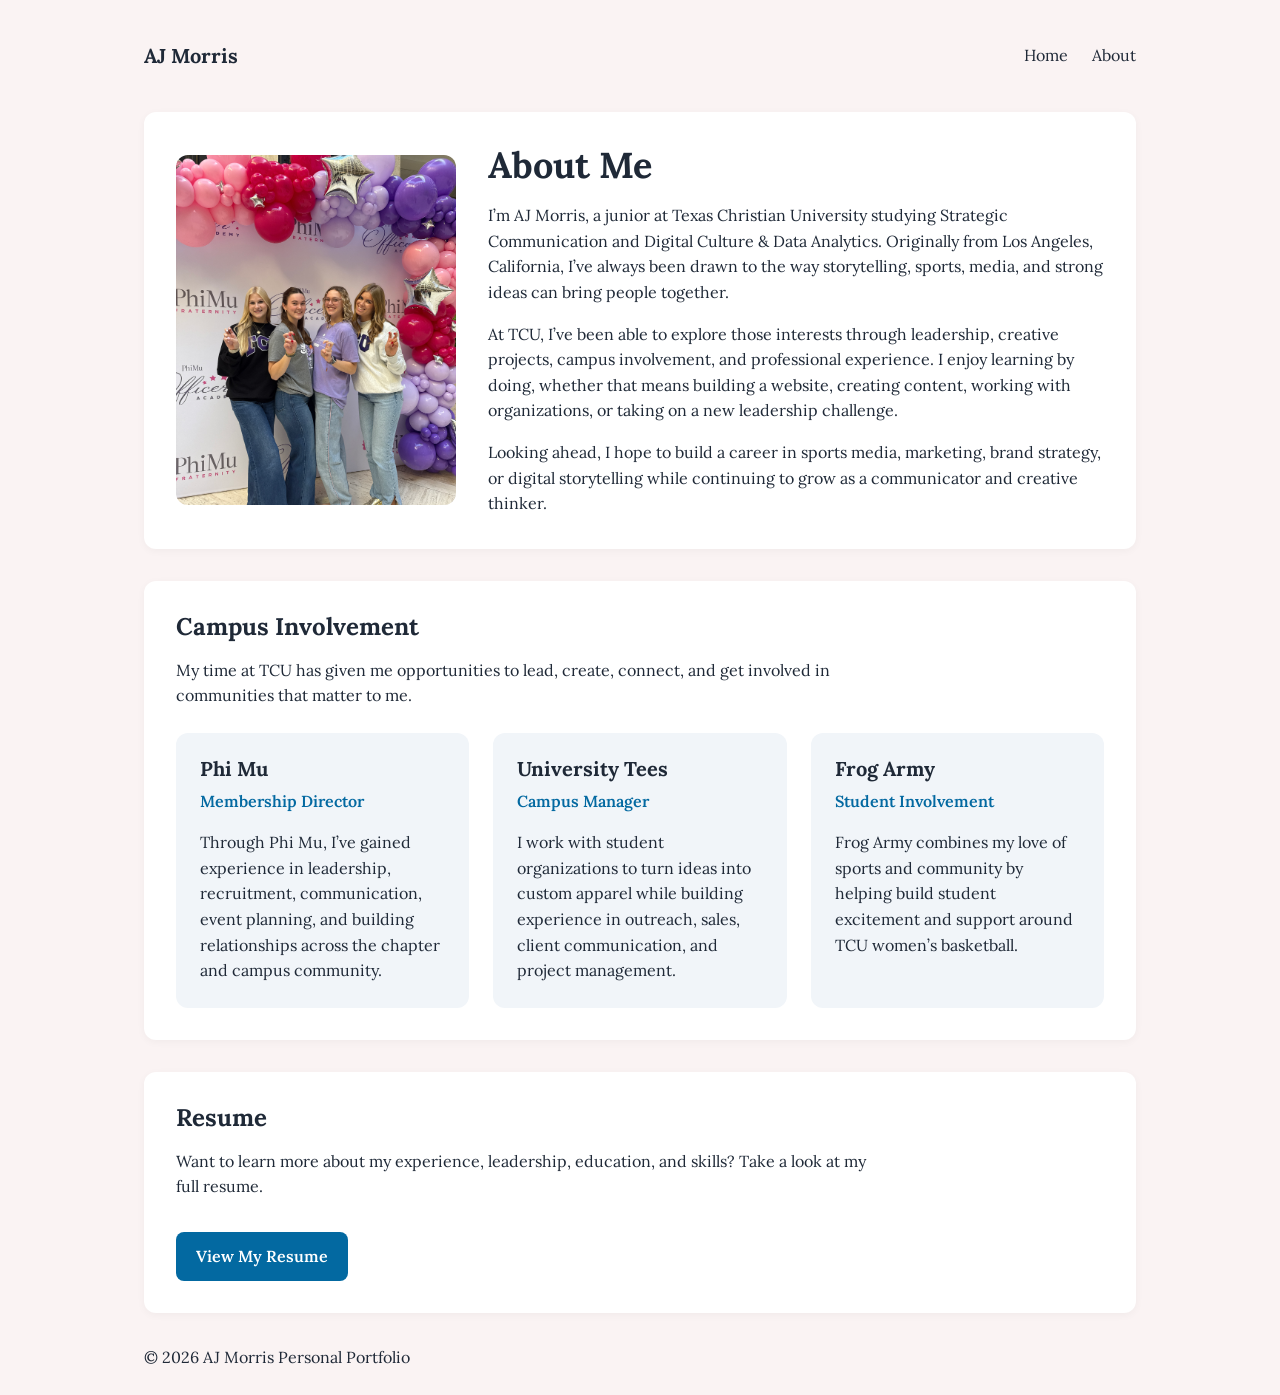
==== about.html @ 558ef038 "css link change" ====
<!DOCTYPE html>
<html lang="en">
<head>
    <meta charset="UTF-8">
    <meta name="viewport" content="width=device-width, initial-scale=1.0">
    <title>About Me</title>
    <link rel="stylesheet" href="css/styles.css?v=2">
</head>
<body>
<nav>
    <div class="nav-container">
        <a href="index.html" class="logo">AJ Morris</a>

        <div class="nav-links">
            <a href="index.html">Home</a>
            <a href="about.html">About</a>
        </div>
    </div>
</nav>

<main>
    <section class="about-overview">
        <div class="about-page-image">
            <img src="images/about-me.jpg" alt="AJ Morris and sisters at a National Phi Mu Fraternity Confrence">
        </div>

        <div class="about-page-text">
            <h1>About Me</h1>

            <p>
                I’m AJ Morris, a junior at Texas Christian University studying
                Strategic Communication and Digital Culture & Data Analytics.
                Originally from Los Angeles, California, I’ve always been drawn
                to the way storytelling, sports, media, and strong ideas can
                bring people together.
            </p>

            <p>
                At TCU, I’ve been able to explore those interests through
                leadership, creative projects, campus involvement, and
                professional experience. I enjoy learning by doing, whether
                that means building a website, creating content, working with
                organizations, or taking on a new leadership challenge.
            </p>

            <p>
                Looking ahead, I hope to build a career in sports media,
                marketing, brand strategy, or digital storytelling while
                continuing to grow as a communicator and creative thinker.
            </p>
        </div>
    </section>

    <section id="involvement">
        <h2>Campus Involvement</h2>

        <p class="section-intro">
            My time at TCU has given me opportunities to lead, create,
            connect, and get involved in communities that matter to me.
        </p>

        <div class="involvement-grid">

            <article class="involvement-card">
                <h3>Phi Mu</h3>
                <p class="role-title">Membership Director</p>
                <p>
                    Through Phi Mu, I’ve gained experience in leadership,
                    recruitment, communication, event planning, and building
                    relationships across the chapter and campus community.
                </p>
            </article>

            <article class="involvement-card">
                <h3>University Tees</h3>
                <p class="role-title">Campus Manager</p>
                <p>
                    I work with student organizations to turn ideas into
                    custom apparel while building experience in outreach,
                    sales, client communication, and project management.
                </p>
            </article>

            <article class="involvement-card">
                <h3>Frog Army</h3>
                <p class="role-title">Student Involvement</p>
                <p>
                    Frog Army combines my love of sports and community by
                    helping build student excitement and support around
                    TCU women’s basketball.
                </p>
            </article>

        </div>
    </section>


    <!-- RESUME -->
    <section id="resume">
        <div class="resume-content">
            <h2>Resume</h2>

            <p>
                Want to learn more about my experience, leadership,
                education, and skills? Take a look at my full resume.
            </p>

            <a href="files/AJ-Morris-Resume.pdf"
               target="_blank"
               class="resume-button">
                View My Resume
            </a>
        </div>
    </section>

</main>

<footer>
    <p>&copy; 2026 AJ Morris Personal Portfolio</p>
</footer>

</body>
</html>
---- css/styles.css ----
@import url('https://fonts.googleapis.com/css2?family=Inter:wght@400;600&family=Lora:wght@400;700&display=swap');
/* ==========================
   1. RESET
   ========================== */
   *,
   *::before, 
   *::after {
     box-sizing: border-box; 
     margin:0;
     padding:0;
   }

   img{
    max-width: 100%;
    height:auto;
    display:block;
   }
   
/* ==========================
   2. DESIGN TOKENS
   ========================== */

   :root {
    /* Colors */
    --color-bg: #faf3f3;
    --color-surface: #ffffff;
    --color-surface-alt: #f1f5f9;
    --color-text: #1f2937;
    --color-muted: #6b7280;
    --color-accent: #0369a1;
    --color-border: #e5e7eb;
    --color-on-accent: #ffffff;

    /* Spacing */
    --space-sm: 0.5rem;
    --space-md: 1rem;
    --space-lg: 1.5rem;
    --space-xl: 2rem;
    --space-button-y: 0.75rem;
    --space-button-x: 1.25rem;

    /* Typography */
    --font-stack: 'Inter', system-ui, -apple-system, sans-serif;
    --font-serif: 'Lora', Georgia, serif;

    --text-base: 1rem;
    --text-h3: 1.25rem;
    --text-h2: 1.5rem;
    --text-h1: 2.25rem;

    --leading-body: 1.6;
    --leading-heading: 1.2;

    /* Borders and shadows */
    --radius-md: 8px;
    --radius-lg: 12px;
    --shadow-sm: 0 2px 4px rgba(0,0,0,0.1);
    --shadow-card: 0 2px 8px rgba(0,0,0,0.04);

    /* Layout */
    --page-width: 64rem;
    --reading-width: 70ch;}


/* ==========================
   3. BASE ELEMENT STYLES
   ========================== */
   body {
    font-family: var(--font-serif);
    /* ...existing Lab 05 declarations... */

    background-color: var(--color-bg);
    color: var(--color-text);
    font-size: var(--text-base);
    line-height: var(--leading-body);}


h1, h2, h3 {
    font-family: var(--font-serif);
    line-height: var(--leading-heading);
}

h1 { font-size: var(--text-h1); line-height: var(--leading-heading); }
h2 { font-size: var(--text-h2); line-height: var(--leading-heading); }
h3 { font-size: var(--text-h3); line-height: var(--leading-heading); }

h1, h2, h3 { margin-bottom: var(--space-sm); }
p { margin-bottom: var(--space-md); }
p:last-child { margin-bottom: 0; }

a { color: var(--color-accent); }
ul { padding-left: var(--space-lg); }

a:focus-visible {
    outline: 2px solid var(--color-accent);
    outline-offset: 2px;
}

/* ==========================
   4. LAYOUT
   Breakpoints used in this file:
     768px  — tablet and larger
   (CSS variables cannot be used inside @media conditions,
    so breakpoints are documented here instead of tokenized.)
   ========================== */ 
   header {
    display: flex;
    align-items: center;
    gap: var(--space-lg);
    padding: var(--space-lg);
    background-color: var(--color-surface-alt);
    margin-bottom: var(--space-lg);
    flex-wrap: wrap;
}
.about {
    display: flex;
    flex-wrap: wrap;
    align-items: center;
    gap: var(--space-lg);
}
.about-image {
    flex: 0 0 240px;
}

.about-image img {
    width: 240px;
    height: 300px;
    object-fit: cover;
    object-position: center;
    border-radius: var(--radius-lg);
}

.about-text {
    flex: 1;
    min-width: 16rem;
    max-width: var(--reading-width);
}
.header-text { flex: 1; min-width: 16rem; }
.header-pic {
    flex: 1;
    background-color: var(--color-surface);
    min-height: 18rem;
    border-radius: var(--radius-md);
    display: flex;
    align-items: center;
    justify-content: center;
    color: var(--color-muted);
     min-width: 16rem;
}
nav {
    padding: var(--space-md) 0;
    margin-bottom: var(--space-lg);
}

.nav-container {
    display: flex;
    justify-content: space-between;
    align-items: center;
    width: 100%;
}

.logo {
    font-family: var(--font-serif);
    font-size: var(--text-h3);
    font-weight: 700;
    color: var(--color-text);
    text-decoration: none;
}

.nav-links {
    display: flex;
    gap: var(--space-lg);
    align-items: center;
}

nav a {
    color: var(--color-text);
    text-decoration: none;
}

nav a:hover {
    color: var(--color-accent);
}

main section {
    background-color: var(--color-surface);
    padding: var(--space-xl);
    margin-bottom: var(--space-xl);
   border-radius: var(--radius-lg);
    box-shadow: var(--shadow-card);
}

main section h2 {
    margin-bottom: var(--space-md);
}
#resources {
    background-color: var(--color-surface);
    padding: var(--space-xl);
    margin-bottom: var(--space-xl);
    border-radius: var(--radius-lg);
    box-shadow: var(--shadow-card);
}
   body {
    max-width: var(--page-width);
    margin: 0 auto;
    padding: var(--space-lg) var(--space-md);
}
.skills-grid {
    list-style: none;
    padding-left: 0;
    display: grid;
    grid-template-columns: 1fr;
    gap: var(--space-md);
}
.skill-card {
    padding: var(--space-md);
    background-color: var(--color-surface-alt);
    border-radius: var(--radius-md);
}
.project-list {
    list-style: none;
    padding-left: 0;
    display: grid;
    grid-template-columns: 1fr;
    gap: var(--space-lg);
}
@media (min-width: 768px) {
    .project-list { grid-template-columns: 1fr 1fr; }
    .project-card.featured { grid-column: span 2; }
}
.project-card {
    padding: var(--space-lg);
    background-color: var(--color-surface-alt);
    border: none;
    border-radius: var(--radius-md);
    box-shadow: none;
}

/* About Page */

.about-overview {
    display: flex;
    align-items: center;
   gap: var(--space-xl);
    flex-wrap: wrap;
}

.about-page-image {
    flex: 0 0 280px;
}

.about-page-image img {
    width: 280px;
    height: 350px;
    object-fit: cover;
    border-radius: var(--radius-lg);
}

.about-page-text {
    flex: 1;
    min-width: 250px;
}

.about-page-text h1 {
    margin-bottom: var(--space-md);
}

/* Campus Involvement */

.section-intro {
    max-width: var(--reading-width);
    margin-bottom: var(--space-lg);
}

.involvement-grid {
    display: grid;
    grid-template-columns: 1fr;
    gap: var(--space-lg);
}


.involvement-card {
    background-color: var(--color-surface-alt);
    padding: var(--space-lg);
    border-radius: var(--radius-lg);
}

.involvement-card h3 {
    margin-bottom: var(--space-sm);
}

.role-title {
    font-weight: 600;
    color: var(--color-accent);
}


/* Resume */

.resume-content {
    max-width: var(--reading-width);
}

.resume-button {
    display: inline-block;
    margin-top: var(--space-md);
    padding: var(--space-button-y) var(--space-button-x);

    background-color: var(--color-accent);
    color: var(--color-on-accent);

    text-decoration: none;
    border-radius: 8px;

    font-weight: 600;
}

.resume-button:hover {
    opacity: 0.85;
}

/* Featured Work */

.featured-work-grid {
    display: grid;
    grid-template-columns: 1fr;
    gap: var(--space-md);
}

.featured-work-card {
    padding: var(--space-md);
    background-color: var(--color-surface-alt);
    border-radius: var(--radius-md);

    display: flex;
    flex-direction: column;
}

.featured-work-card h3 {
    font-size: var(--text-h3);
    margin-bottom: var(--space-sm);
}

.featured-work-card p {
    font-size: var(--text-base);
    line-height: var(--leading-body);
    margin-bottom: var(--space-md);
}

.work-link {
    margin-top: auto;
    font-size: var(--text-base);
    font-weight: 600;
    text-decoration: none;
}

.work-link:hover {
    text-decoration: underline;
}
@media (min-width: 768px) {

    .skills-grid {
        grid-template-columns: repeat(3, 1fr);
    }

    .involvement-grid {
        grid-template-columns: repeat(3, 1fr);
    }

    .featured-work-grid {
        grid-template-columns: repeat(3, 1fr);
    }
}
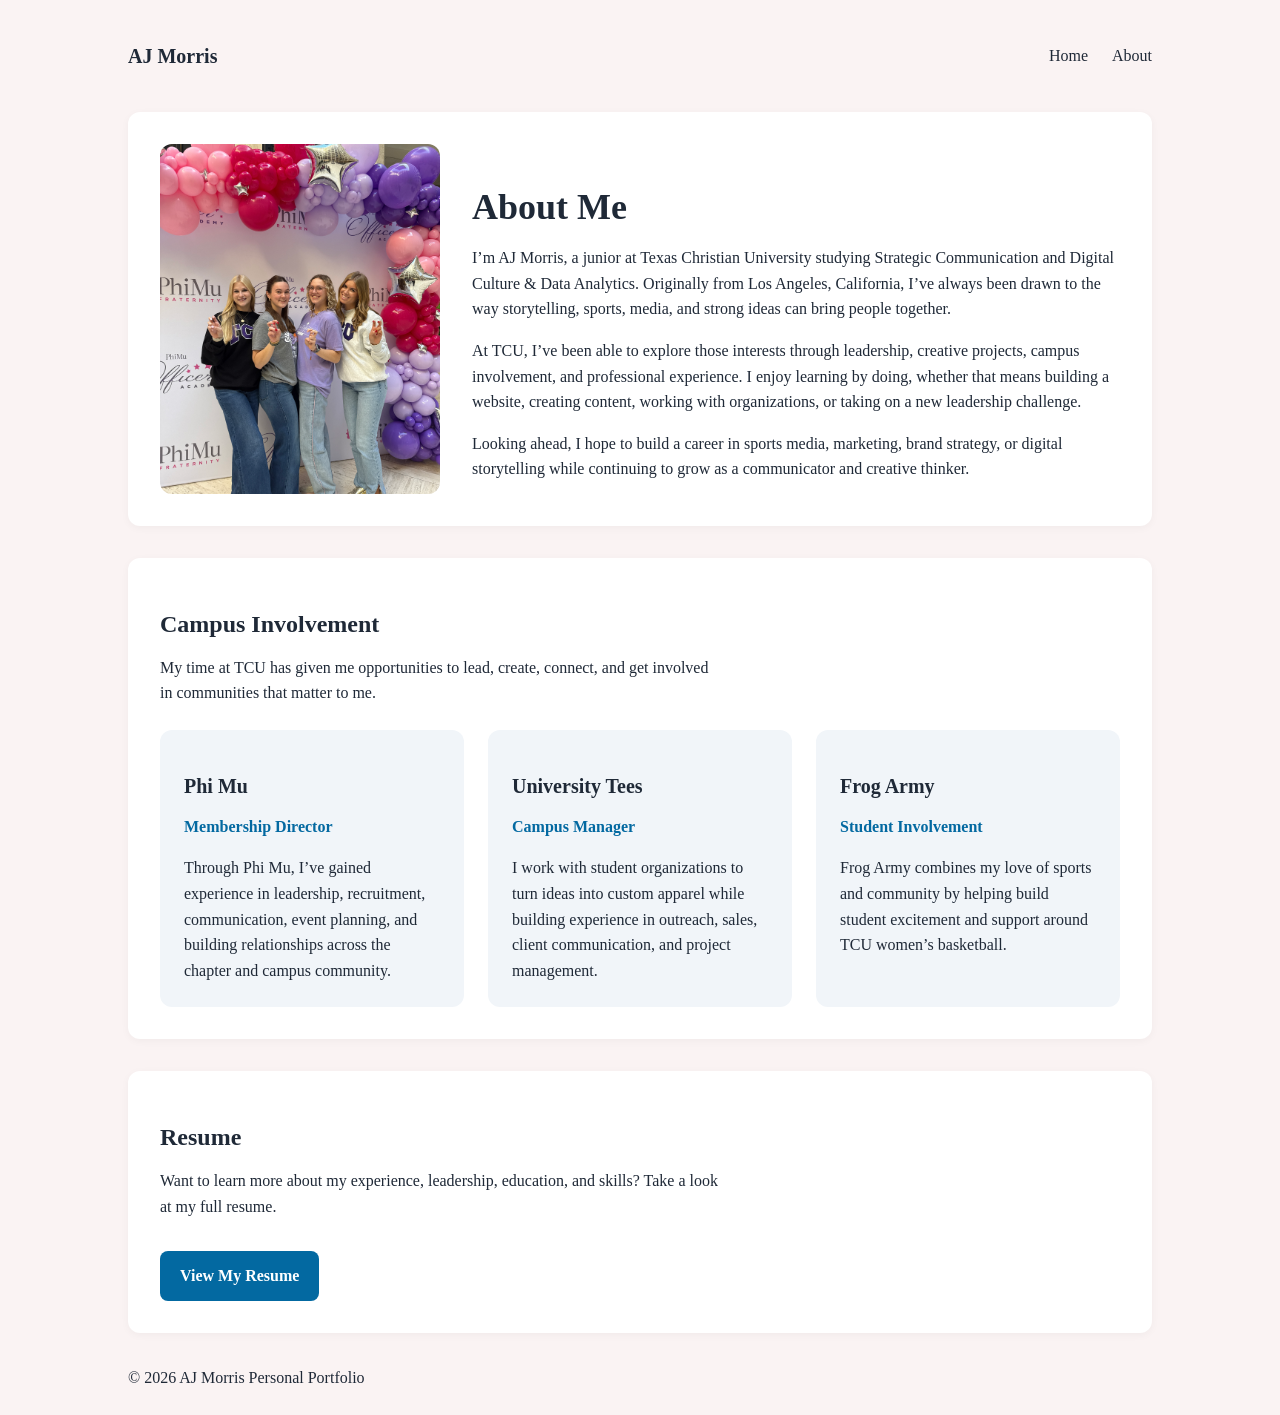
==== commit a4afa942: "FINAL COMMIT looked over a few typos and css changes" ====
--- a/about.html
+++ b/about.html
@@ -4,7 +4,7 @@
     <meta charset="UTF-8">
     <meta name="viewport" content="width=device-width, initial-scale=1.0">
     <title>About Me</title>
-    <link rel="stylesheet" href="css/styles.css?v=2">
+    <link rel="stylesheet" href="css/styles.css">
 </head>
 <body>
 <nav>
@@ -21,7 +21,7 @@
 <main>
     <section class="about-overview">
         <div class="about-page-image">
-            <img src="images/about-me.jpg" alt="AJ Morris and sisters at a National Phi Mu Fraternity Confrence">
+            <img src="images/about-me.jpg" alt="AJ Morris and sisters at a National Phi Mu Fraternity Conference">
         </div>
 
         <div class="about-page-text">
@@ -95,7 +95,6 @@
     </section>
 
 
-    <!-- RESUME -->
     <section id="resume">
         <div class="resume-content">
             <h2>Resume</h2>
@@ -105,11 +104,7 @@
                 education, and skills? Take a look at my full resume.
             </p>
 
-            <a href="files/AJ-Morris-Resume.pdf"
-               target="_blank"
-               class="resume-button">
-                View My Resume
-            </a>
+            <a href="files/AJ-Morris-Resume.pdf" target="_blank" rel="noopener" class="resume-button"> View My Resume</a>
         </div>
     </section>
 
--- a/css/styles.css
+++ b/css/styles.css
@@ -1,4 +1,4 @@
-@import url('https://fonts.googleapis.com/css2?family=Inter:wght@400;600&family=Lora:wght@400;700&display=swap');
+<link> url('https://fonts.googleapis.com/css2?family=Inter:wght@400;600&family=Lora:wght@400;700&display=swap')<link> ;
 /* ==========================
    1. RESET
    ========================== */
@@ -119,14 +119,13 @@
     gap: var(--space-lg);
 }
 .about-image {
-    flex: 0 0 240px;
+    flex: 0 0 150px;
 }
 
 .about-image img {
-    width: 240px;
-    height: 300px;
+    width: 150px;
+    height: 190px;
     object-fit: cover;
-    object-position: center;
     border-radius: var(--radius-lg);
 }
 
@@ -186,7 +185,7 @@
     background-color: var(--color-surface);
     padding: var(--space-xl);
     margin-bottom: var(--space-xl);
-   border-radius: var(--radius-lg);
+    border-radius: var(--radius-lg);
     box-shadow: var(--shadow-card);
 }
 
@@ -278,7 +277,6 @@
     gap: var(--space-lg);
 }
 
-
 .involvement-card {
     background-color: var(--color-surface-alt);
     padding: var(--space-lg);
@@ -293,7 +291,6 @@
     font-weight: 600;
     color: var(--color-accent);
 }
-
 
 /* Resume */
 
@@ -357,6 +354,7 @@
 .work-link:hover {
     text-decoration: underline;
 }
+
 @media (min-width: 768px) {
 
     .skills-grid {
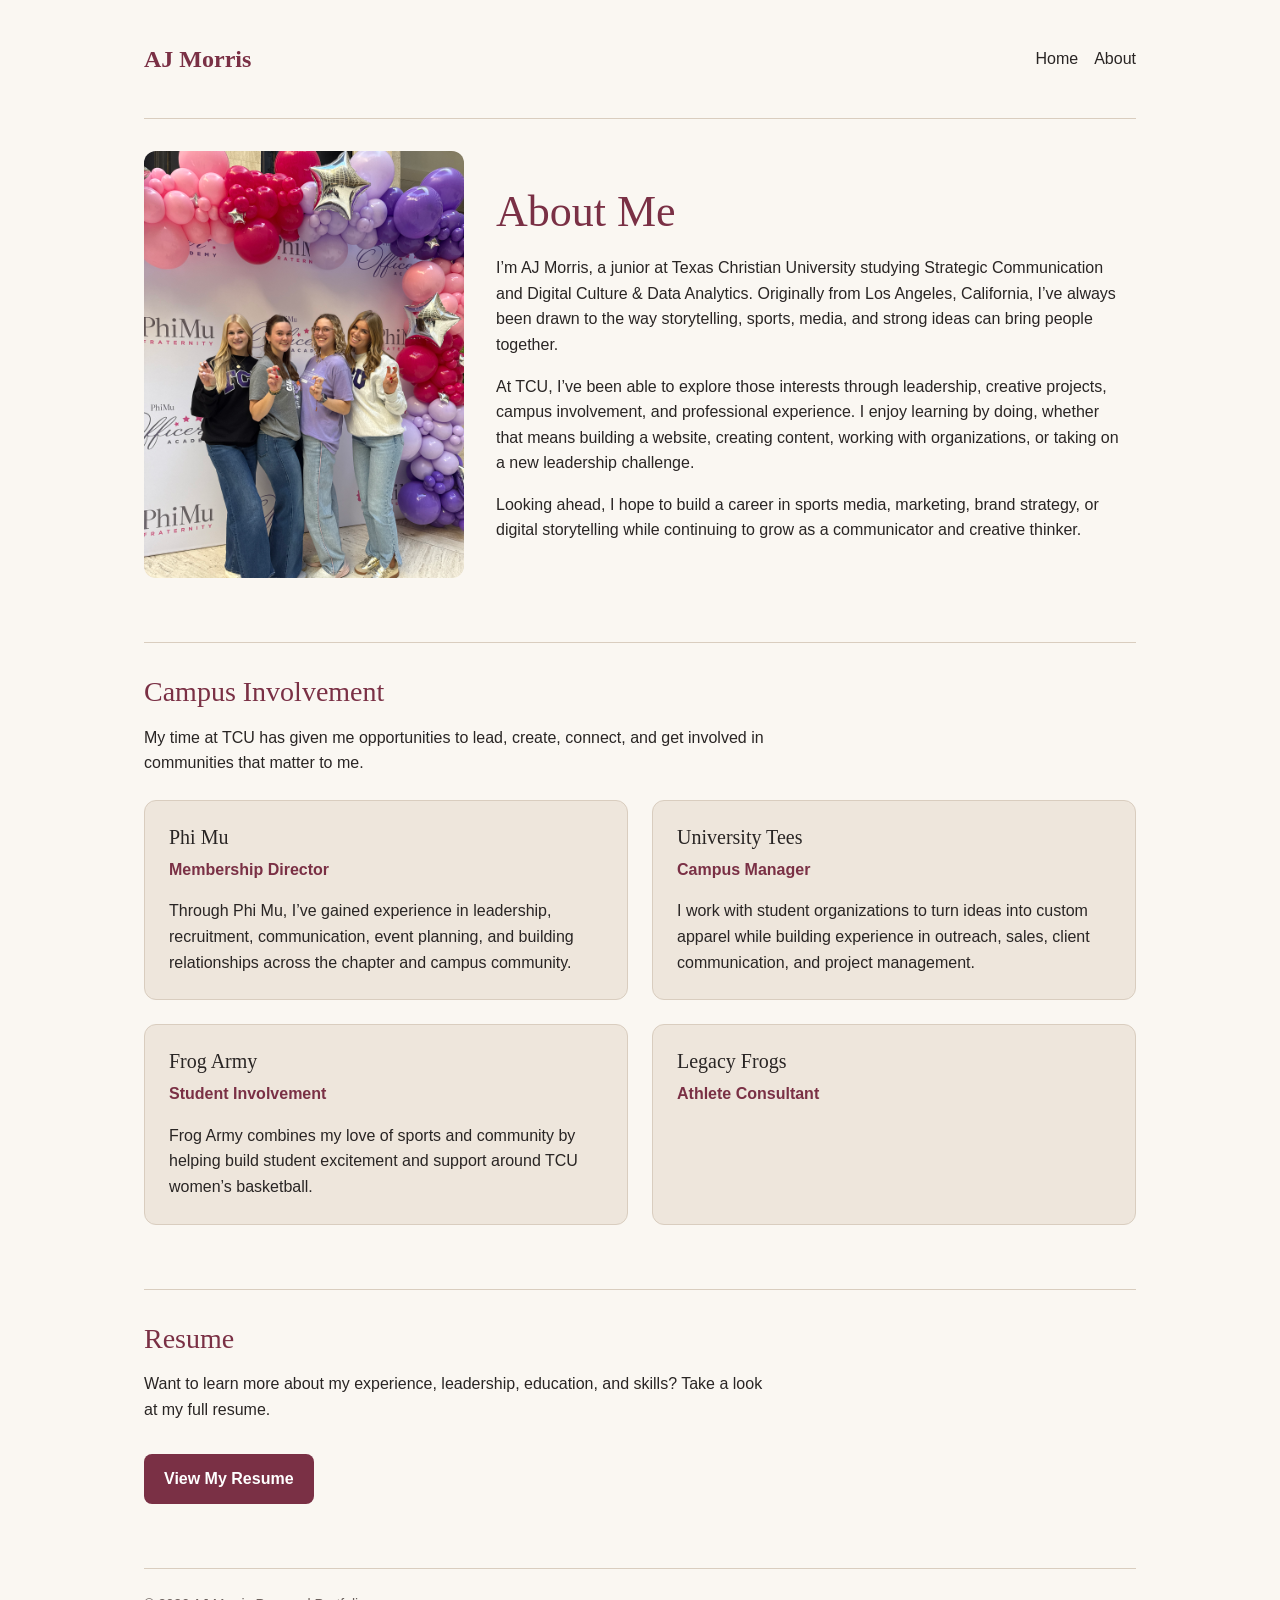
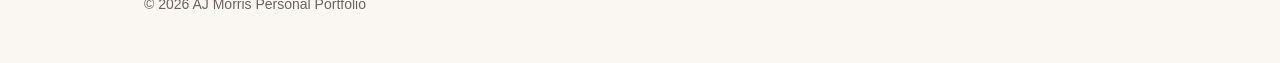
==== commit eab3d631: "updated featured work cards and campus involvement cards" ====
--- a/about.html
+++ b/about.html
@@ -91,6 +91,14 @@
                 </p>
             </article>
 
+            <article class="involvement-card">
+                <h3>Legacy Frogs</h3>
+                <p class="role-title">Athlete Consultant</p>
+                <p>
+                    <!-- Add your description here. -->
+                </p>
+            </article>
+
         </div>
     </section>
 
@@ -115,4 +123,4 @@
 </footer>
 
 </body>
-</html>+</html>
--- a/css/styles.css
+++ b/css/styles.css
@@ -1,4 +1,3 @@
-<link> url('https://fonts.googleapis.com/css2?family=Inter:wght@400;600&family=Lora:wght@400;700&display=swap')<link> ;
 /* ==========================
    1. RESET
    ========================== */
@@ -21,15 +20,17 @@
    ========================== */
 
    :root {
-    /* Colors */
-    --color-bg: #faf3f3;
+    /* Cream page, white project cards, and warm neutral supporting cards */
+    --color-bg: #faf7f2;
     --color-surface: #ffffff;
-    --color-surface-alt: #f1f5f9;
-    --color-text: #1f2937;
-    --color-muted: #6b7280;
-    --color-accent: #0369a1;
-    --color-border: #e5e7eb;
+    --color-surface-alt: #eee6dc;
+    --color-text: #292524;
+    --color-muted: #6b625e;
+    --color-accent: #7a3045;
+    --color-accent-hover: #582233;
     --color-on-accent: #ffffff;
+    --color-on-accent-muted: #f0dedf;
+    --color-border: #d9cdbf;
 
     /* Spacing */
     --space-sm: 0.5rem;
@@ -40,13 +41,13 @@
     --space-button-x: 1.25rem;
 
     /* Typography */
-    --font-stack: 'Inter', system-ui, -apple-system, sans-serif;
-    --font-serif: 'Lora', Georgia, serif;
+    --font-serif: Georgia, 'Times New Roman', serif;
+    --font-sans: -apple-system, BlinkMacSystemFont, 'Segoe UI', sans-serif;
 
     --text-base: 1rem;
     --text-h3: 1.25rem;
-    --text-h2: 1.5rem;
-    --text-h1: 2.25rem;
+    --text-h2: 1.75rem;
+    --text-h1: 2.75rem;
 
     --leading-body: 1.6;
     --leading-heading: 1.2;
@@ -54,7 +55,6 @@
     /* Borders and shadows */
     --radius-md: 8px;
     --radius-lg: 12px;
-    --shadow-sm: 0 2px 4px rgba(0,0,0,0.1);
     --shadow-card: 0 2px 8px rgba(0,0,0,0.04);
 
     /* Layout */
@@ -66,13 +66,15 @@
    3. BASE ELEMENT STYLES
    ========================== */
    body {
-    font-family: var(--font-serif);
-    /* ...existing Lab 05 declarations... */
-
+    font-family: var(--font-sans);
     background-color: var(--color-bg);
     color: var(--color-text);
     font-size: var(--text-base);
-    line-height: var(--leading-body);}
+    line-height: var(--leading-body);
+    max-width: var(--page-width);
+    margin: 0 auto;
+    padding: var(--space-lg) var(--space-md);
+}
 
 
 h1, h2, h3 {
@@ -80,9 +82,11 @@
     line-height: var(--leading-heading);
 }
 
-h1 { font-size: var(--text-h1); line-height: var(--leading-heading); }
-h2 { font-size: var(--text-h2); line-height: var(--leading-heading); }
-h3 { font-size: var(--text-h3); line-height: var(--leading-heading); }
+h1, h2 { color: var(--color-accent); }
+
+h1 { font-size: var(--text-h1); }
+h2 { font-size: var(--text-h2); }
+h3 { font-size: var(--text-h3); }
 
 h1, h2, h3 { margin-bottom: var(--space-sm); }
 p { margin-bottom: var(--space-md); }
@@ -108,7 +112,8 @@
     align-items: center;
     gap: var(--space-lg);
     padding: var(--space-lg);
-    background-color: var(--color-surface-alt);
+    background-color: #f1e9e5;
+    color: var(--color-text);
     margin-bottom: var(--space-lg);
     flex-wrap: wrap;
 }
@@ -119,13 +124,12 @@
     gap: var(--space-lg);
 }
 .about-image {
-    flex: 0 0 150px;
+    flex: 0 1 200px;
 }
 
 .about-image img {
-    width: 150px;
-    height: 190px;
-    object-fit: cover;
+    width: 100%;
+    height: auto;
     border-radius: var(--radius-lg);
 }
 
@@ -136,15 +140,14 @@
 }
 .header-text { flex: 1; min-width: 16rem; }
 .header-pic {
-    flex: 1;
+    flex: 0 1 300px;
     background-color: var(--color-surface);
-    min-height: 18rem;
     border-radius: var(--radius-md);
     display: flex;
     align-items: center;
     justify-content: center;
     color: var(--color-muted);
-     min-width: 16rem;
+    min-width: 0;
 }
 nav {
     padding: var(--space-md) 0;
@@ -162,7 +165,7 @@
     font-family: var(--font-serif);
     font-size: var(--text-h3);
     font-weight: 700;
-    color: var(--color-text);
+    color: var(--color-accent);
     text-decoration: none;
 }
 
@@ -181,17 +184,7 @@
     color: var(--color-accent);
 }
 
-main section {
-    background-color: var(--color-surface);
-    padding: var(--space-xl);
-    margin-bottom: var(--space-xl);
-    border-radius: var(--radius-lg);
-    box-shadow: var(--shadow-card);
-}
-
-main section h2 {
-    margin-bottom: var(--space-md);
-}
+main section,
 #resources {
     background-color: var(--color-surface);
     padding: var(--space-xl);
@@ -199,10 +192,9 @@
     border-radius: var(--radius-lg);
     box-shadow: var(--shadow-card);
 }
-   body {
-    max-width: var(--page-width);
-    margin: 0 auto;
-    padding: var(--space-lg) var(--space-md);
+
+main section h2 {
+    margin-bottom: var(--space-md);
 }
 .skills-grid {
     list-style: none;
@@ -216,24 +208,6 @@
     background-color: var(--color-surface-alt);
     border-radius: var(--radius-md);
 }
-.project-list {
-    list-style: none;
-    padding-left: 0;
-    display: grid;
-    grid-template-columns: 1fr;
-    gap: var(--space-lg);
-}
-@media (min-width: 768px) {
-    .project-list { grid-template-columns: 1fr 1fr; }
-    .project-card.featured { grid-column: span 2; }
-}
-.project-card {
-    padding: var(--space-lg);
-    background-color: var(--color-surface-alt);
-    border: none;
-    border-radius: var(--radius-md);
-    box-shadow: none;
-}
 
 /* About Page */
 
@@ -245,13 +219,12 @@
 }
 
 .about-page-image {
-    flex: 0 0 280px;
+    flex: 0 1 320px;
 }
 
 .about-page-image img {
-    width: 280px;
-    height: 350px;
-    object-fit: cover;
+    width: 100%;
+    height: auto;
     border-radius: var(--radius-lg);
 }
 
@@ -283,10 +256,6 @@
     border-radius: var(--radius-lg);
 }
 
-.involvement-card h3 {
-    margin-bottom: var(--space-sm);
-}
-
 .role-title {
     font-weight: 600;
     color: var(--color-accent);
@@ -313,7 +282,7 @@
 }
 
 .resume-button:hover {
-    opacity: 0.85;
+    background-color: var(--color-accent-hover);
 }
 
 /* Featured Work */
@@ -333,28 +302,6 @@
     flex-direction: column;
 }
 
-.featured-work-card h3 {
-    font-size: var(--text-h3);
-    margin-bottom: var(--space-sm);
-}
-
-.featured-work-card p {
-    font-size: var(--text-base);
-    line-height: var(--leading-body);
-    margin-bottom: var(--space-md);
-}
-
-.work-link {
-    margin-top: auto;
-    font-size: var(--text-base);
-    font-weight: 600;
-    text-decoration: none;
-}
-
-.work-link:hover {
-    text-decoration: underline;
-}
-
 @media (min-width: 768px) {
 
     .skills-grid {
@@ -362,10 +309,126 @@
     }
 
     .involvement-grid {
-        grid-template-columns: repeat(3, 1fr);
+        grid-template-columns: repeat(2, 1fr);
     }
 
     .featured-work-grid {
-        grid-template-columns: repeat(3, 1fr);
+        grid-template-columns: repeat(3, minmax(0, 1fr));
     }
-}+
+    .featured-work-card:last-child {
+        grid-column: 1 / -1;
+    }
+}
+
+/* Warm editorial details */
+h1, h2, h3 {
+    font-weight: 500;
+}
+
+p { max-width: var(--reading-width); }
+
+a {
+    text-underline-offset: 0.2em;
+    text-decoration-thickness: 1px;
+}
+
+a:hover { text-decoration-thickness: 2px; }
+
+.nav-container {
+    gap: var(--space-md);
+    flex-wrap: wrap;
+}
+
+.nav-links {
+    flex-wrap: wrap;
+    gap: var(--space-md);
+}
+
+.logo { font-size: 1.5rem; }
+
+header {
+    padding: var(--space-lg);
+    gap: var(--space-xl);
+    border-radius: var(--radius-lg);
+    margin-bottom: var(--space-xl);
+}
+
+.header-text { min-width: 0; flex-basis: 15rem; }
+.header-text h1 { color: var(--color-accent); }
+.header-text p { color: var(--color-muted); font-size: 1.1rem; }
+
+.header-pic {
+    overflow: hidden;
+}
+
+.header-pic img {
+    width: 100%;
+    height: auto;
+}
+
+main section,
+#resources {
+    padding: var(--space-xl) 0;
+    border-top: 1px solid var(--color-border);
+    border-radius: 0;
+    background-color: transparent;
+    box-shadow: none;
+}
+
+.about-text, .about-page-text { min-width: min(100%, 16rem); }
+
+#work {
+    margin-bottom: 0;
+}
+
+.skill-card, .involvement-card, .featured-work-card {
+    padding: var(--space-lg);
+    border: 1px solid var(--color-border);
+}
+
+.featured-work-card {
+    background-color: var(--color-surface);
+    gap: var(--space-sm);
+}
+
+.featured-work-card a {
+    margin-top: auto;
+    padding-top: var(--space-md);
+    font-weight: 600;
+}
+
+.dcda-card p {
+    max-width: none;
+}
+
+.dcda-links {
+    display: grid;
+    grid-template-columns: repeat(2, auto);
+    grid-template-rows: repeat(2, auto);
+    grid-auto-flow: column;
+    justify-content: start;
+    gap: var(--space-md) var(--space-xl);
+}
+
+.dcda-links a {
+    margin-top: 0;
+    padding-top: 0;
+    overflow-wrap: break-word;
+}
+
+#contact ul {
+    display: flex;
+    flex-wrap: wrap;
+    gap: var(--space-md) var(--space-xl);
+    list-style: none;
+    padding: 0;
+}
+
+footer {
+    padding: var(--space-lg) 0;
+    border-top: 1px solid var(--color-border);
+    color: var(--color-muted);
+    font-size: 0.875rem;
+}
+
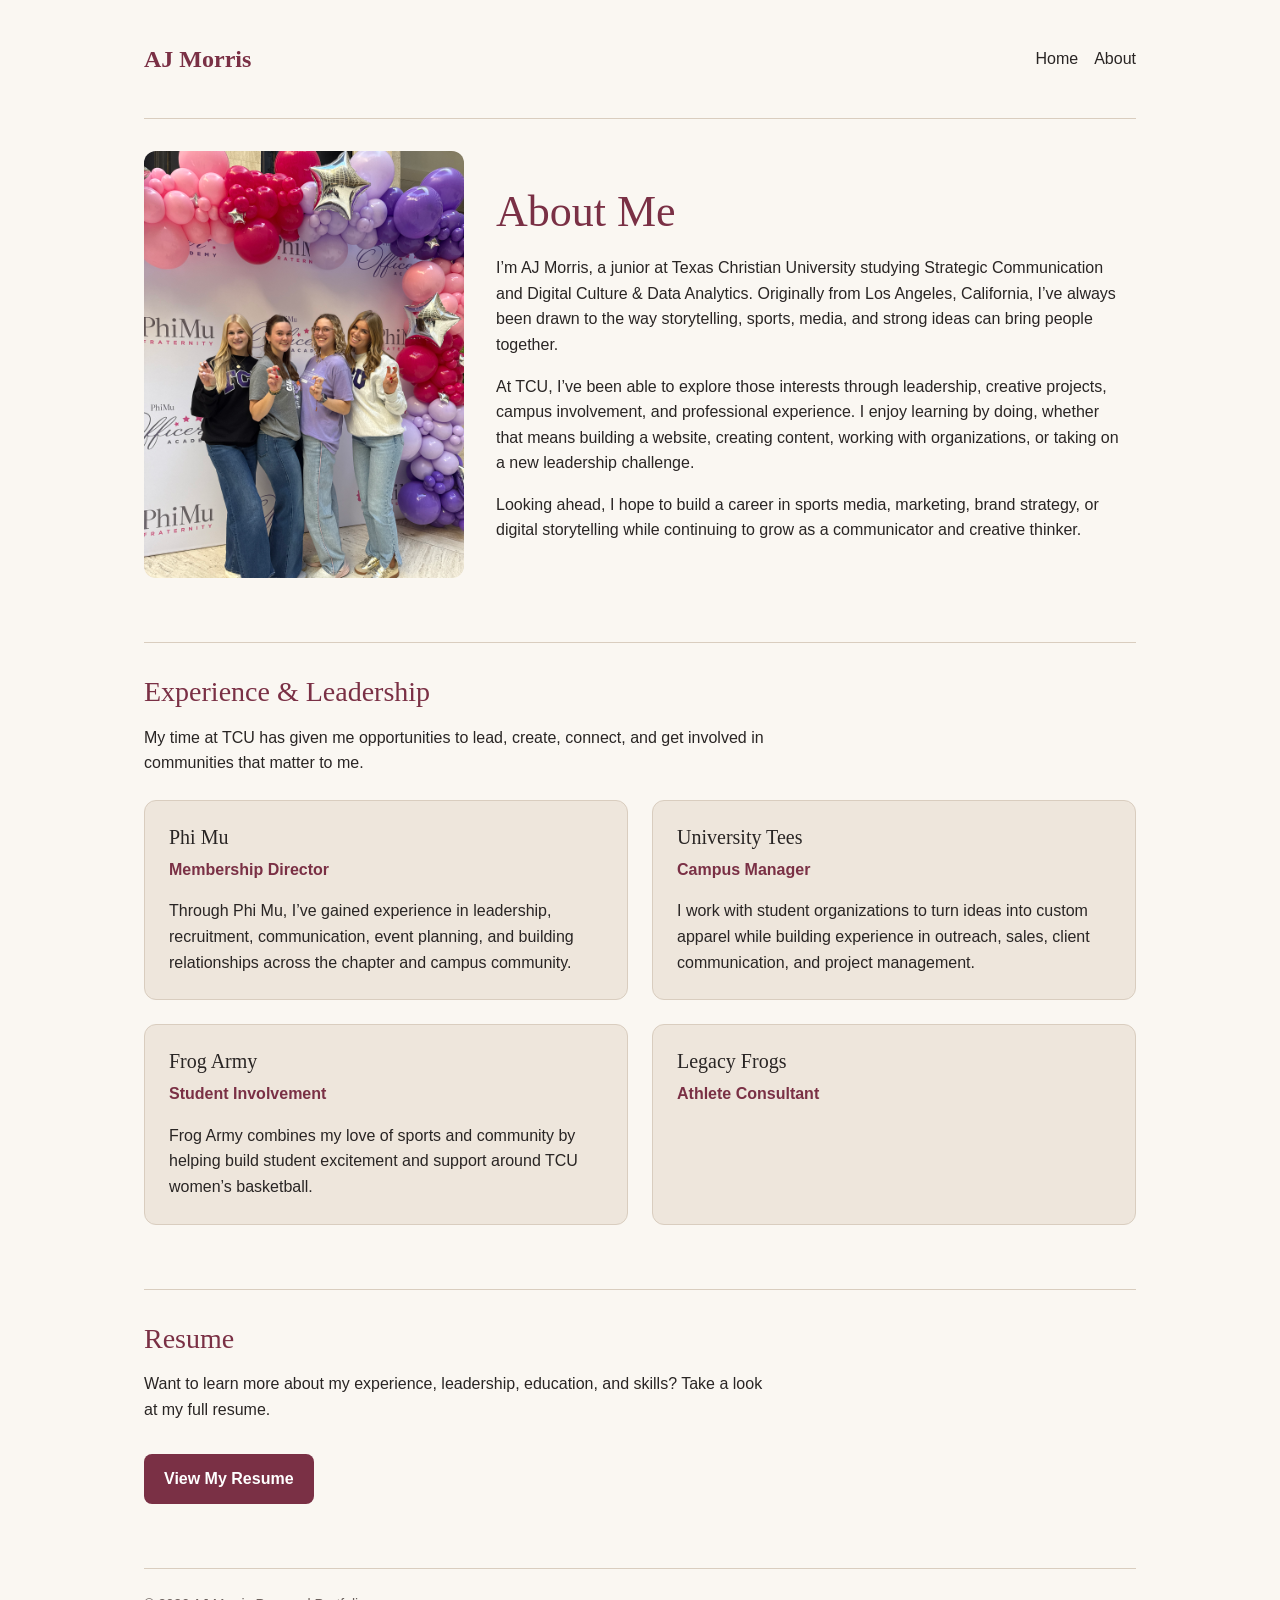
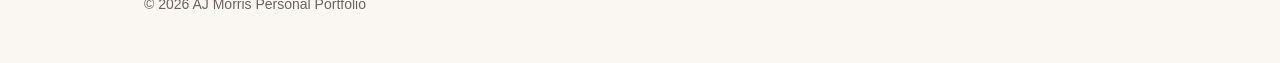
==== commit 124e3dac: "name update" ====
--- a/about.html
+++ b/about.html
@@ -52,7 +52,7 @@
     </section>
 
     <section id="involvement">
-        <h2>Campus Involvement</h2>
+        <h2>Experience & Leadership</h2>
 
         <p class="section-intro">
             My time at TCU has given me opportunities to lead, create,
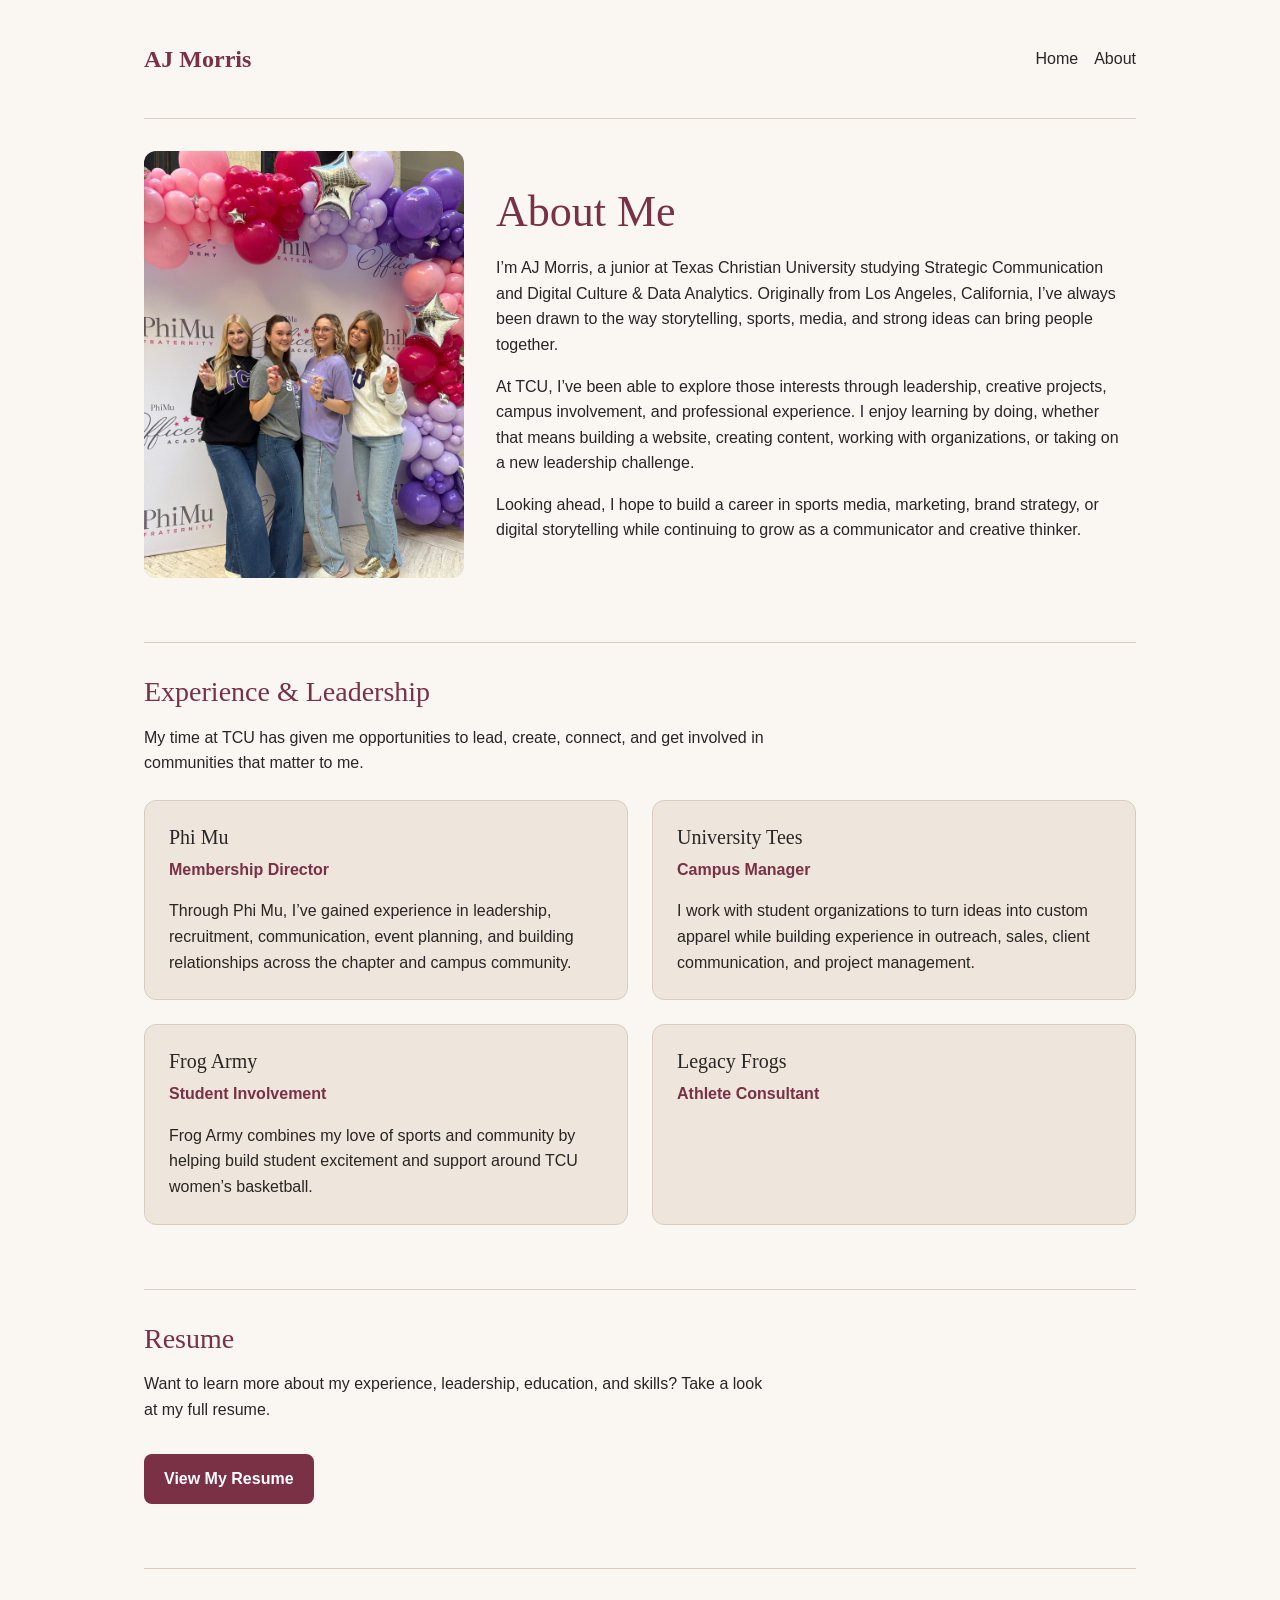
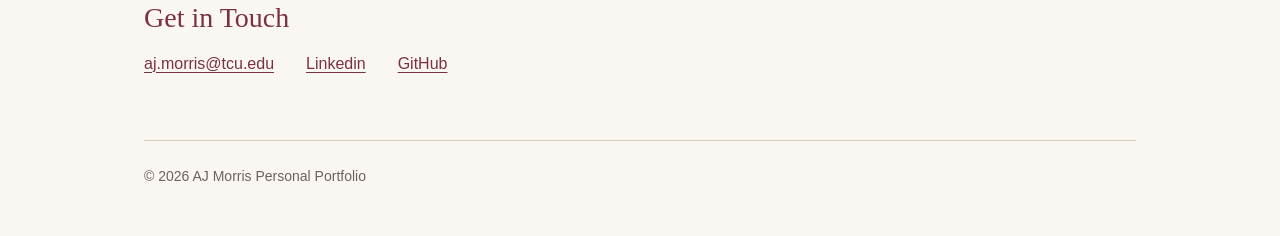
==== commit 913ef4aa: "added get in touch to about" ====
--- a/about.html
+++ b/about.html
@@ -116,6 +116,15 @@
         </div>
     </section>
 
+    <section id="contact">
+    <h2>Get in Touch </h2>
+    <ul>
+        <li><a href="mailto:aj.morris@tcu.edu">aj.morris@tcu.edu</a></li>
+        <li><a href="https://www.linkedin.com/in/aj-morris/" target="_blank" rel="noopener">Linkedin</a></li>
+        <li><a href="https://github.com/aj-morris" target="_blank" rel="noopener">GitHub</a></li>
+    </ul>
+</section>
+
 </main>
 
 <footer>
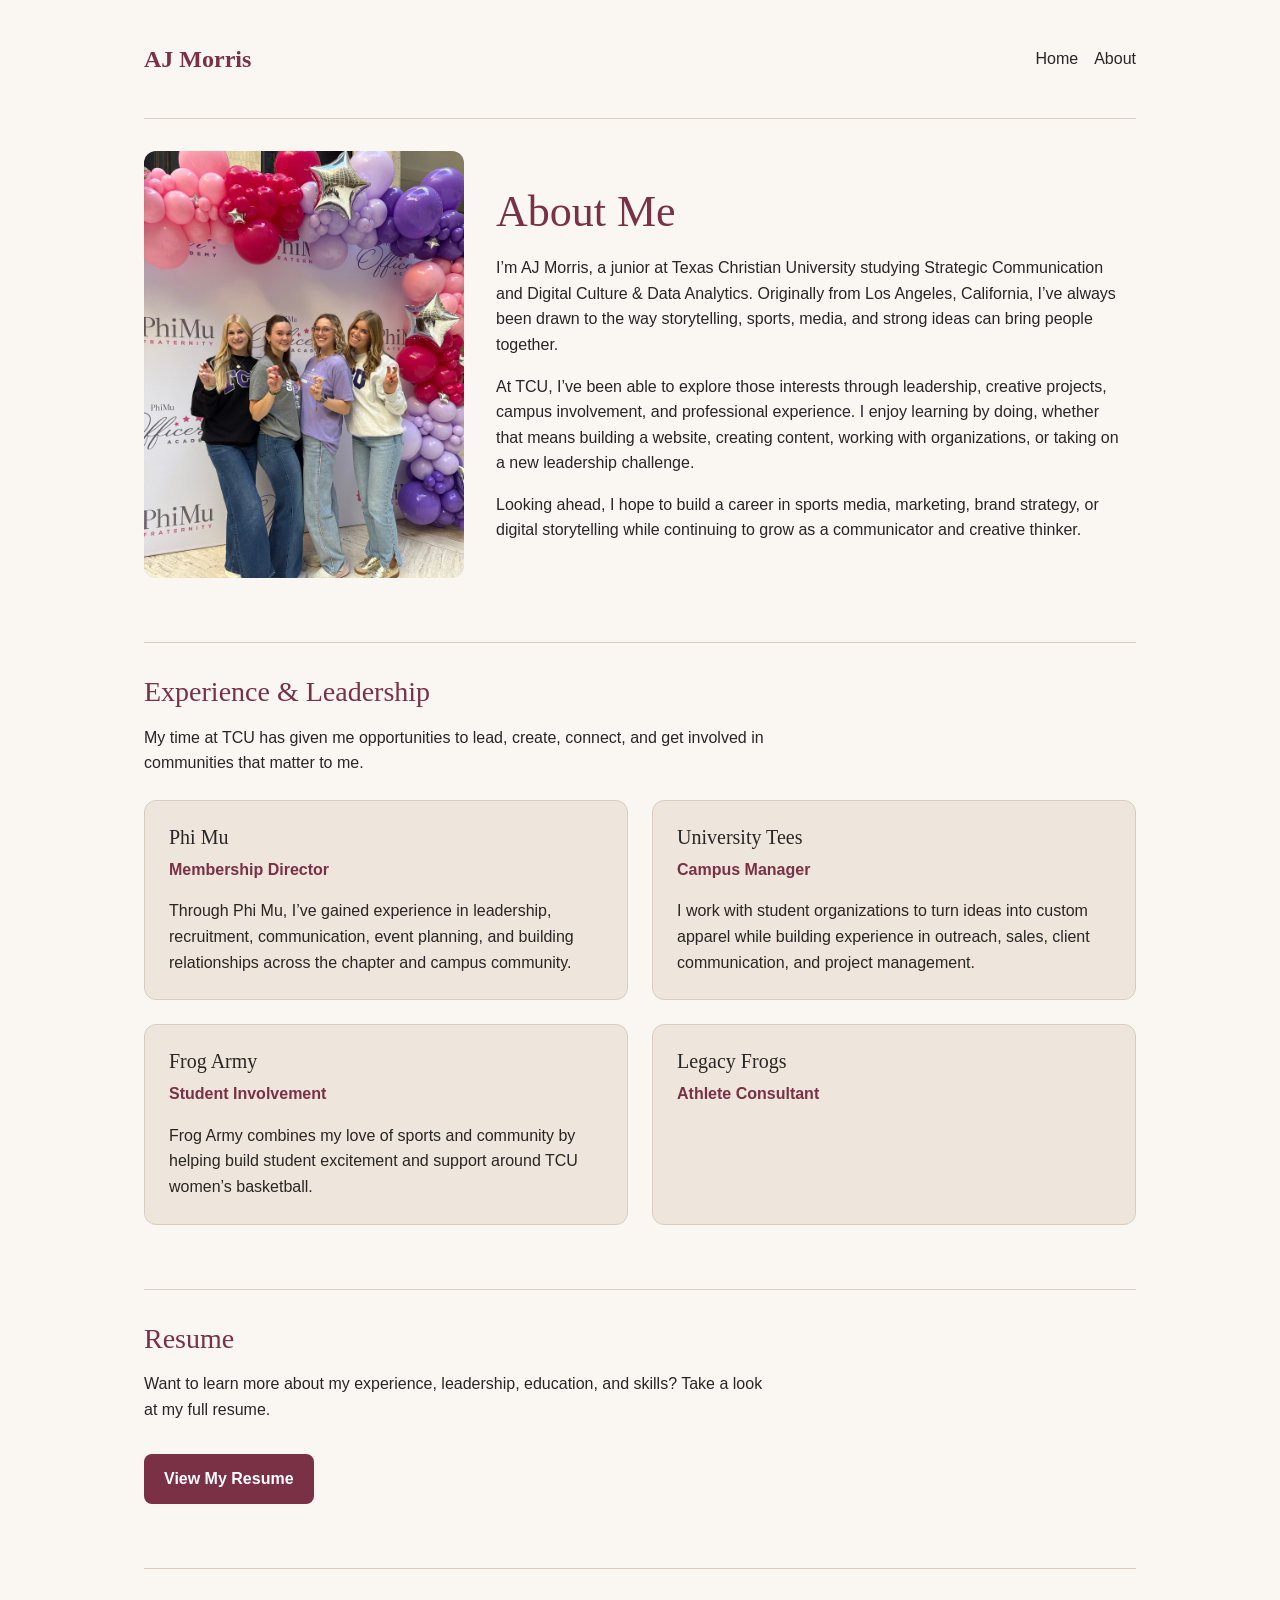
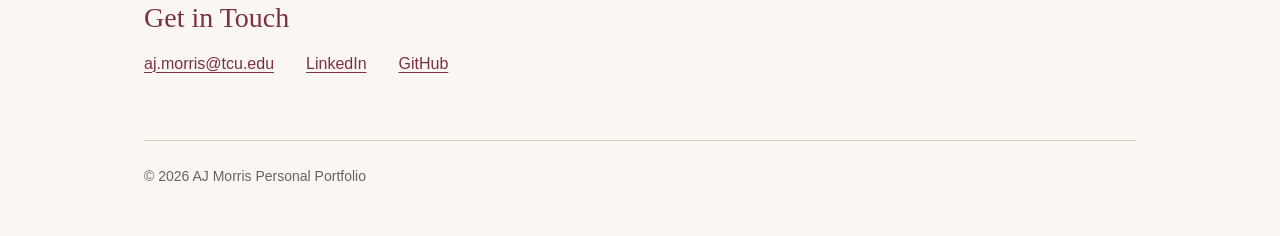
==== commit 43a5d98d: "typo" ====
--- a/about.html
+++ b/about.html
@@ -120,7 +120,7 @@
     <h2>Get in Touch </h2>
     <ul>
         <li><a href="mailto:aj.morris@tcu.edu">aj.morris@tcu.edu</a></li>
-        <li><a href="https://www.linkedin.com/in/aj-morris/" target="_blank" rel="noopener">Linkedin</a></li>
+        <li><a href="https://www.linkedin.com/in/aj-morris/" target="_blank" rel="noopener">LinkedIn</a></li>
         <li><a href="https://github.com/aj-morris" target="_blank" rel="noopener">GitHub</a></li>
     </ul>
 </section>
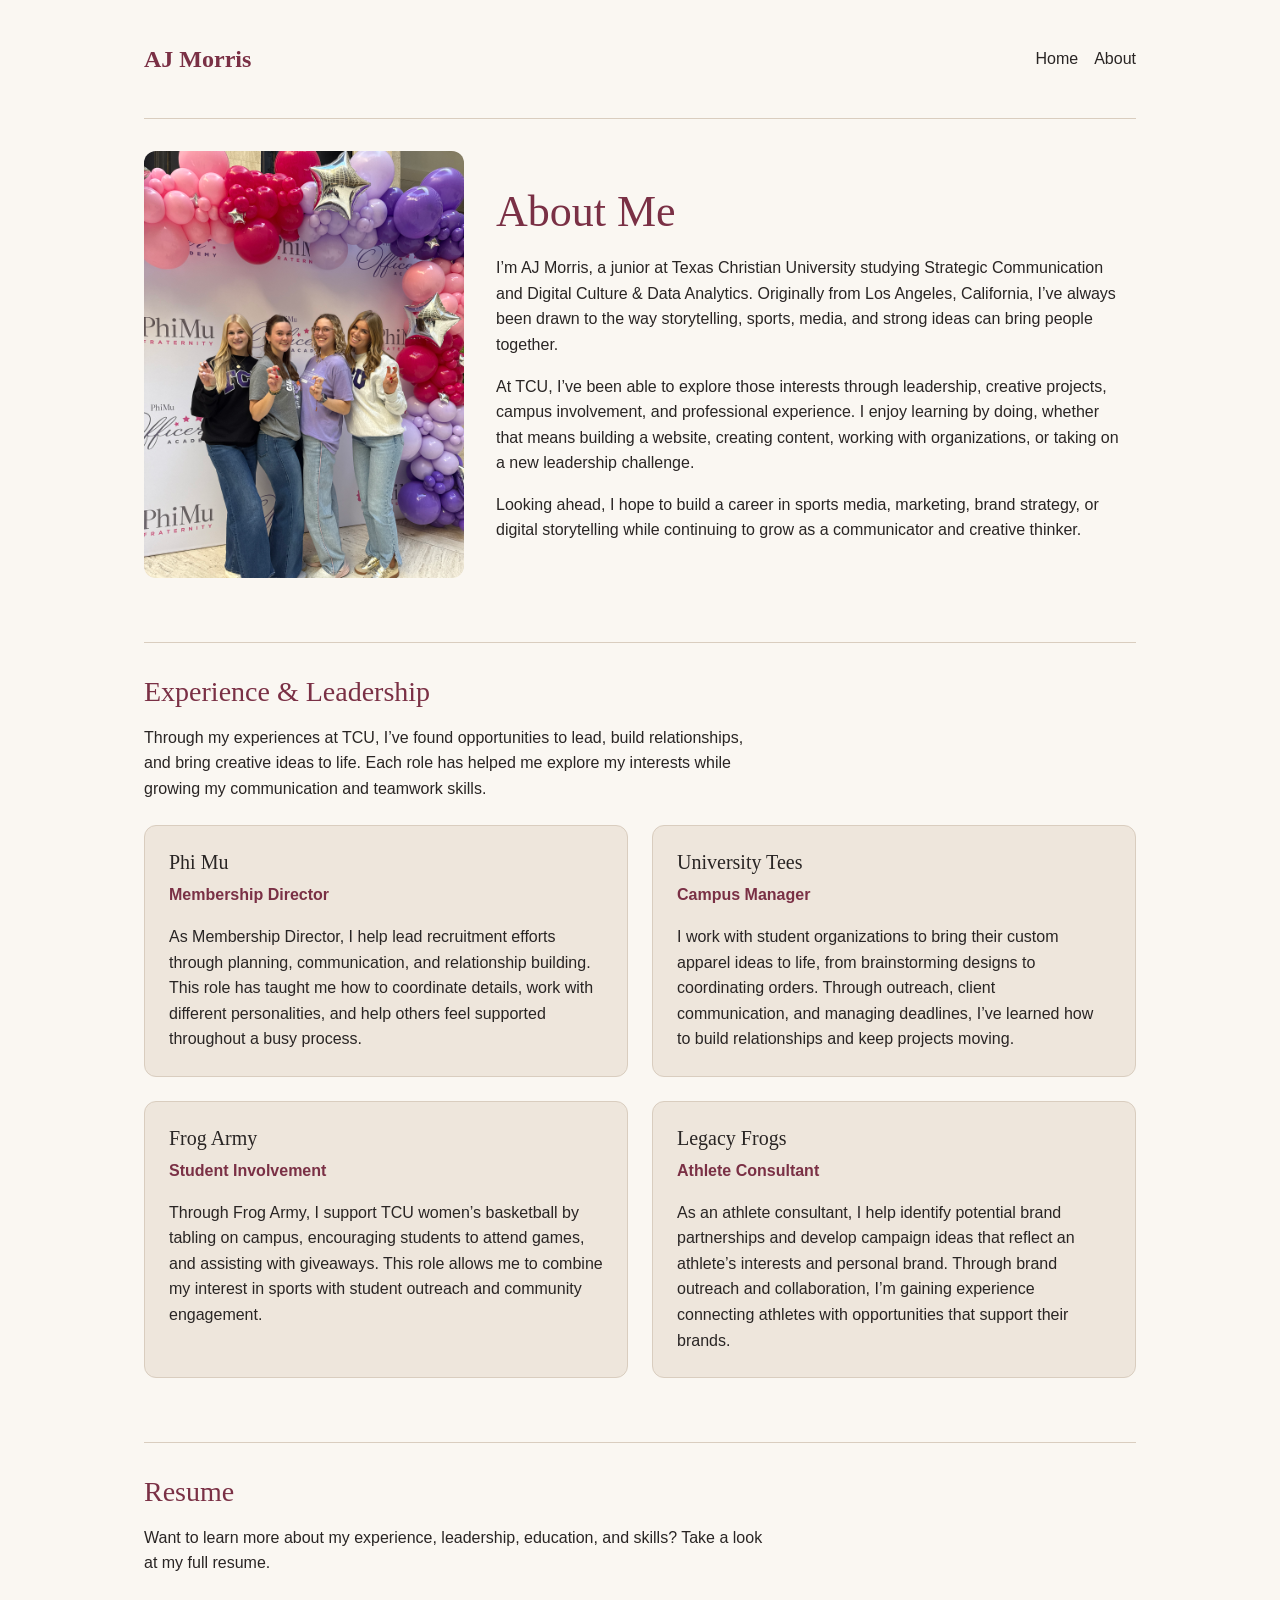
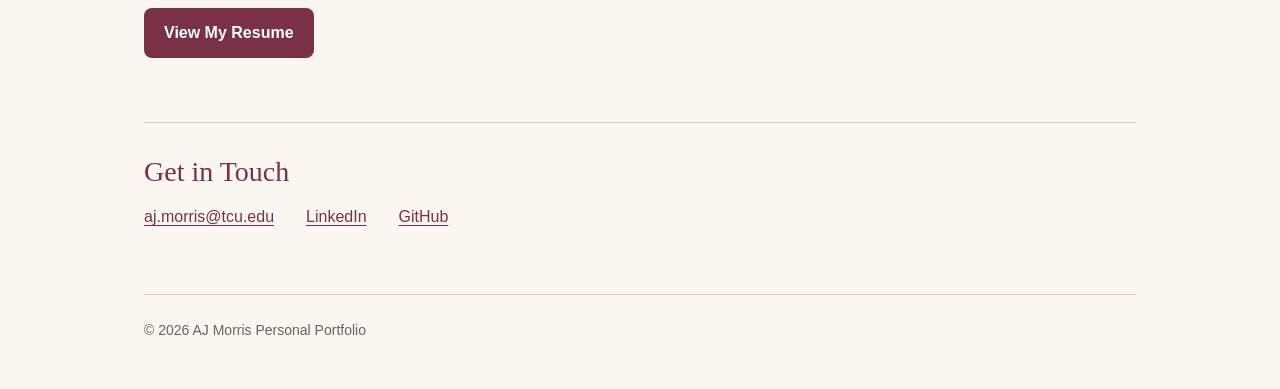
==== commit ecd7582f: "description updates" ====
--- a/about.html
+++ b/about.html
@@ -55,8 +55,7 @@
         <h2>Experience & Leadership</h2>
 
         <p class="section-intro">
-            My time at TCU has given me opportunities to lead, create,
-            connect, and get involved in communities that matter to me.
+        Through my experiences at TCU, I’ve found opportunities to lead, build relationships, and bring creative ideas to life. Each role has helped me explore my interests while growing my communication and teamwork skills.
         </p>
 
         <div class="involvement-grid">
@@ -65,19 +64,14 @@
                 <h3>Phi Mu</h3>
                 <p class="role-title">Membership Director</p>
                 <p>
-                    Through Phi Mu, I’ve gained experience in leadership,
-                    recruitment, communication, event planning, and building
-                    relationships across the chapter and campus community.
-                </p>
+                    As Membership Director, I help lead recruitment efforts through planning, communication, and relationship building. This role has taught me how to coordinate details, work with different personalities, and help others feel supported throughout a busy process.
             </article>
 
             <article class="involvement-card">
                 <h3>University Tees</h3>
                 <p class="role-title">Campus Manager</p>
                 <p>
-                    I work with student organizations to turn ideas into
-                    custom apparel while building experience in outreach,
-                    sales, client communication, and project management.
+                    I work with student organizations to bring their custom apparel ideas to life, from brainstorming designs to coordinating orders. Through outreach, client communication, and managing deadlines, I’ve learned how to build relationships and keep projects moving.
                 </p>
             </article>
 
@@ -85,9 +79,7 @@
                 <h3>Frog Army</h3>
                 <p class="role-title">Student Involvement</p>
                 <p>
-                    Frog Army combines my love of sports and community by
-                    helping build student excitement and support around
-                    TCU women’s basketball.
+                    Through Frog Army, I support TCU women’s basketball by tabling on campus, encouraging students to attend games, and assisting with giveaways. This role allows me to combine my interest in sports with student outreach and community engagement.
                 </p>
             </article>
 
@@ -95,7 +87,7 @@
                 <h3>Legacy Frogs</h3>
                 <p class="role-title">Athlete Consultant</p>
                 <p>
-                    <!-- Add your description here. -->
+                  As an athlete consultant, I help identify potential brand partnerships and develop campaign ideas that reflect an athlete’s interests and personal brand. Through brand outreach and collaboration, I’m gaining experience connecting athletes with opportunities that support their brands.
                 </p>
             </article>
 
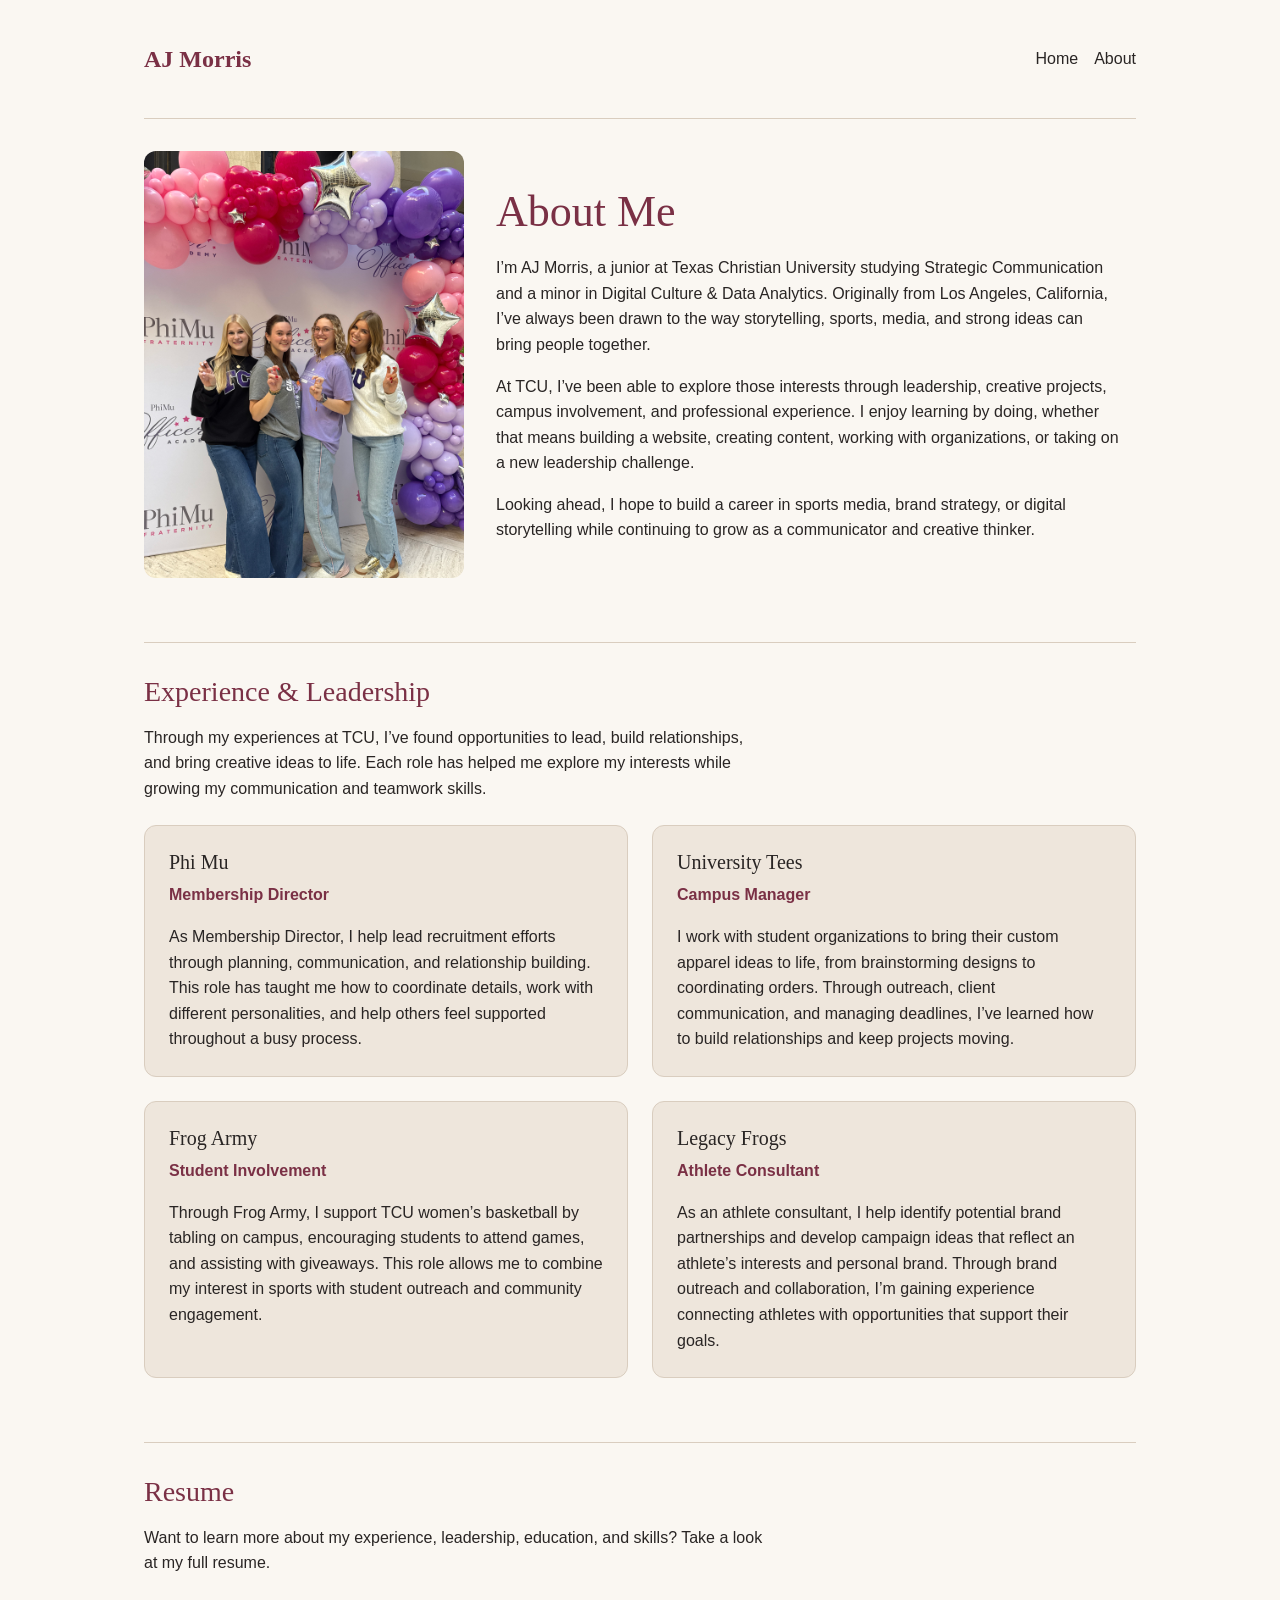
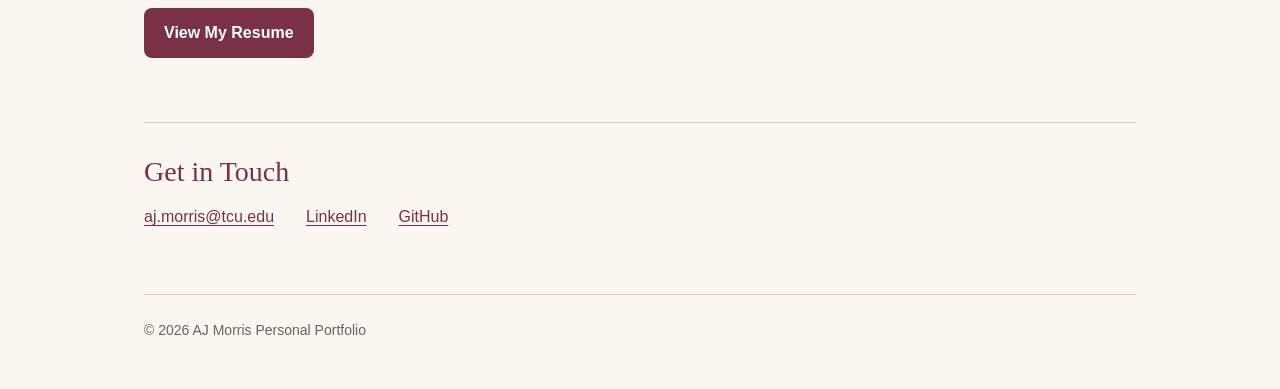
==== commit 46fd99ac: "folder updates" ====
--- a/about.html
+++ b/about.html
@@ -29,7 +29,7 @@
 
             <p>
                 I’m AJ Morris, a junior at Texas Christian University studying
-                Strategic Communication and Digital Culture & Data Analytics.
+                Strategic Communication and a minor in Digital Culture & Data Analytics.
                 Originally from Los Angeles, California, I’ve always been drawn
                 to the way storytelling, sports, media, and strong ideas can
                 bring people together.
@@ -44,9 +44,7 @@
             </p>
 
             <p>
-                Looking ahead, I hope to build a career in sports media,
-                marketing, brand strategy, or digital storytelling while
-                continuing to grow as a communicator and creative thinker.
+                Looking ahead, I hope to build a career in sports media, brand strategy, or digital storytelling while continuing to grow as a communicator and creative thinker.
             </p>
         </div>
     </section>
@@ -87,7 +85,7 @@
                 <h3>Legacy Frogs</h3>
                 <p class="role-title">Athlete Consultant</p>
                 <p>
-                  As an athlete consultant, I help identify potential brand partnerships and develop campaign ideas that reflect an athlete’s interests and personal brand. Through brand outreach and collaboration, I’m gaining experience connecting athletes with opportunities that support their brands.
+                  As an athlete consultant, I help identify potential brand partnerships and develop campaign ideas that reflect an athlete’s interests and personal brand. Through brand outreach and collaboration, I’m gaining experience connecting athletes with opportunities that support their goals.
                 </p>
             </article>
 
